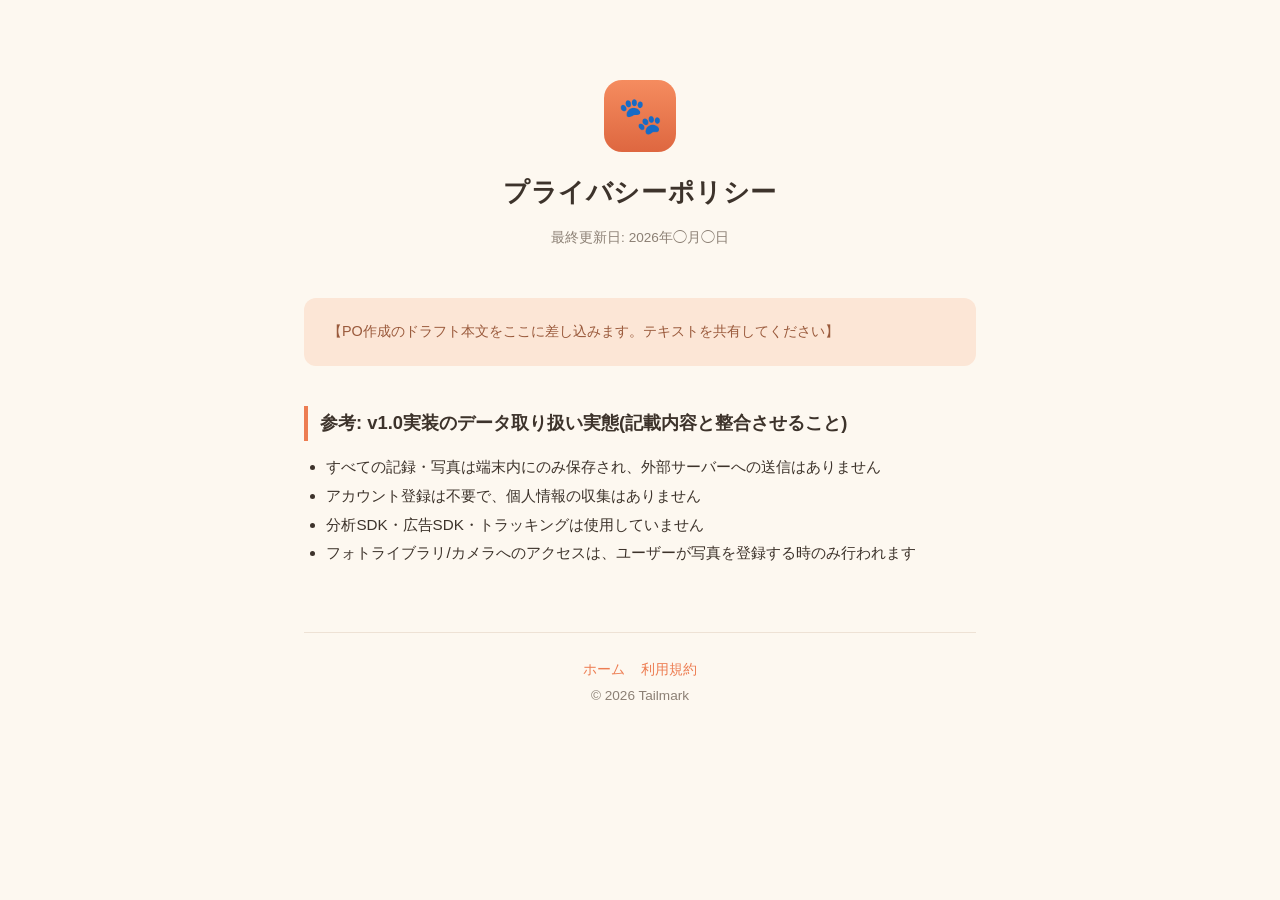
==== privacy/index.html @ 9957afef "Tailmark公式サイト初版: ランディング + プラポリ/利用規約プレースホルダ Co-Authored-By: Claude Fable 5 <noreply@anthropic.com>" ====
<!DOCTYPE html>
<html lang="ja">
<head>
  <meta charset="UTF-8">
  <meta name="viewport" content="width=device-width, initial-scale=1.0">
  <title>プライバシーポリシー | Tailmark</title>
  <link rel="stylesheet" href="/style.css">
</head>
<body>
  <div class="container">
    <header>
      <div class="logo">🐾</div>
      <h1>プライバシーポリシー</h1>
      <p class="updated">最終更新日: 2026年◯月◯日</p>
    </header>
    <main>
      <div class="placeholder">
        【PO作成のドラフト本文をここに差し込みます。テキストを共有してください】
      </div>

      <h2>参考: v1.0実装のデータ取り扱い実態(記載内容と整合させること)</h2>
      <ul>
        <li>すべての記録・写真は端末内にのみ保存され、外部サーバーへの送信はありません</li>
        <li>アカウント登録は不要で、個人情報の収集はありません</li>
        <li>分析SDK・広告SDK・トラッキングは使用していません</li>
        <li>フォトライブラリ/カメラへのアクセスは、ユーザーが写真を登録する時のみ行われます</li>
      </ul>
    </main>
    <footer>
      <a href="/">ホーム</a><a href="/terms/">利用規約</a>
      <p>© 2026 Tailmark</p>
    </footer>
  </div>
</body>
</html>
---- style.css ----
:root {
  --accent: #ed7d52;
  --accent-soft: #fce6d6;
  --bg: #fdf8f0;
  --card: #ffffff;
  --text: #3d332b;
  --text-secondary: #8c8075;
}
* { margin: 0; padding: 0; box-sizing: border-box; }
body {
  font-family: -apple-system, BlinkMacSystemFont, "Hiragino Sans", "Yu Gothic", sans-serif;
  background: var(--bg);
  color: var(--text);
  line-height: 1.9;
}
.container { max-width: 720px; margin: 0 auto; padding: 48px 24px 96px; }
header { text-align: center; padding: 32px 0 48px; }
.logo {
  width: 72px; height: 72px; border-radius: 18px;
  background: linear-gradient(180deg, #f58c5f, #de6740);
  display: inline-flex; align-items: center; justify-content: center;
  font-size: 36px; margin-bottom: 16px;
}
h1 { font-size: 1.6rem; letter-spacing: 0.02em; }
.tagline { color: var(--accent); font-weight: 600; margin-top: 4px; }
main h2 {
  font-size: 1.15rem; margin: 40px 0 12px;
  padding-left: 12px; border-left: 4px solid var(--accent);
}
main p, main li { color: var(--text); font-size: 0.95rem; }
main ul { padding-left: 1.4em; }
.updated { color: var(--text-secondary); font-size: 0.85rem; margin-top: 8px; }
.placeholder {
  background: var(--accent-soft); border-radius: 12px; padding: 20px 24px;
  color: #9a5a3c; font-size: 0.9rem;
}
footer {
  margin-top: 64px; padding-top: 24px; border-top: 1px solid #eee2d5;
  color: var(--text-secondary); font-size: 0.85rem; text-align: center;
}
footer a { color: var(--accent); text-decoration: none; margin: 0 8px; }
.links { margin-top: 32px; }
.links a {
  display: inline-block; background: var(--card); border-radius: 999px;
  padding: 10px 24px; margin: 6px; color: var(--text); text-decoration: none;
  box-shadow: 0 2px 8px rgba(61, 51, 43, 0.08); font-size: 0.9rem;
}
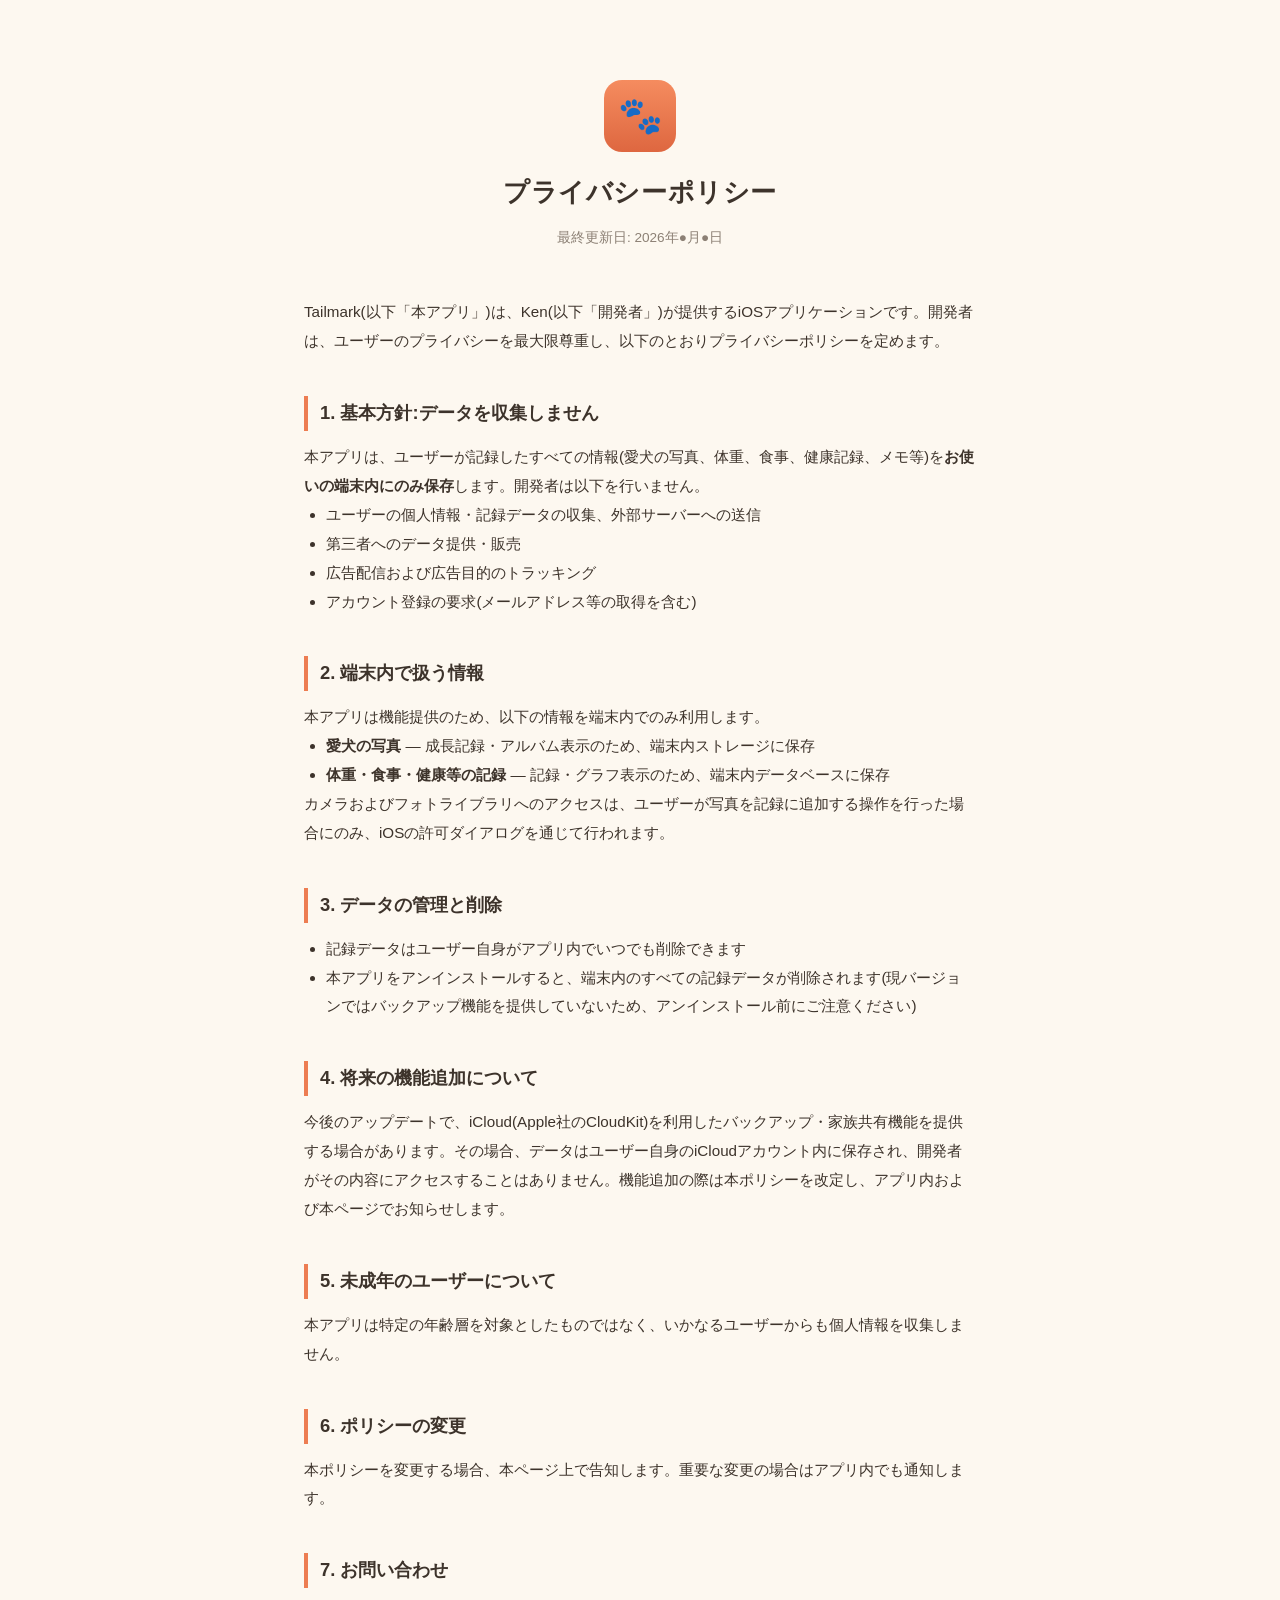
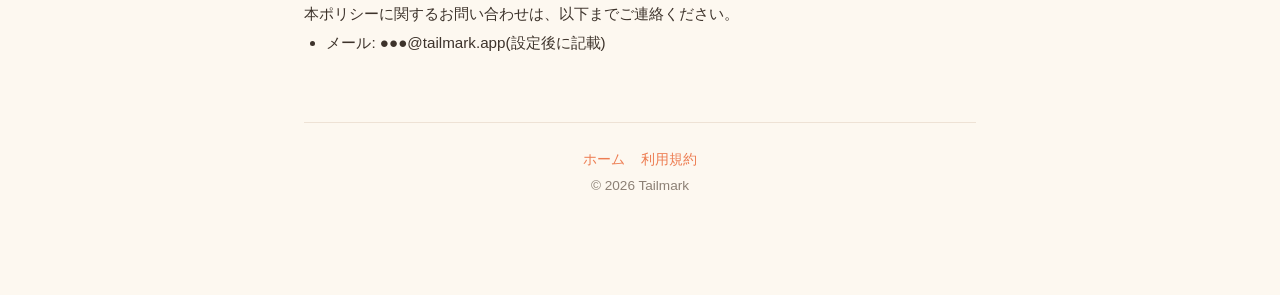
==== commit 2babce22: "プラポリ/利用規約のドラフトv0.9本文を掲載 Co-Authored-By: Claude Fable 5 <noreply@anthropic.com>" ====
--- a/privacy/index.html
+++ b/privacy/index.html
@@ -11,19 +11,47 @@
     <header>
       <div class="logo">🐾</div>
       <h1>プライバシーポリシー</h1>
-      <p class="updated">最終更新日: 2026年◯月◯日</p>
+      <p class="updated">最終更新日: 2026年●月●日</p>
     </header>
     <main>
-      <div class="placeholder">
-        【PO作成のドラフト本文をここに差し込みます。テキストを共有してください】
-      </div>
+      <p>Tailmark(以下「本アプリ」)は、Ken(以下「開発者」)が提供するiOSアプリケーションです。開発者は、ユーザーのプライバシーを最大限尊重し、以下のとおりプライバシーポリシーを定めます。</p>
 
-      <h2>参考: v1.0実装のデータ取り扱い実態(記載内容と整合させること)</h2>
+      <h2>1. 基本方針:データを収集しません</h2>
+      <p>本アプリは、ユーザーが記録したすべての情報(愛犬の写真、体重、食事、健康記録、メモ等)を<strong>お使いの端末内にのみ保存</strong>します。開発者は以下を行いません。</p>
       <ul>
-        <li>すべての記録・写真は端末内にのみ保存され、外部サーバーへの送信はありません</li>
-        <li>アカウント登録は不要で、個人情報の収集はありません</li>
-        <li>分析SDK・広告SDK・トラッキングは使用していません</li>
-        <li>フォトライブラリ/カメラへのアクセスは、ユーザーが写真を登録する時のみ行われます</li>
+        <li>ユーザーの個人情報・記録データの収集、外部サーバーへの送信</li>
+        <li>第三者へのデータ提供・販売</li>
+        <li>広告配信および広告目的のトラッキング</li>
+        <li>アカウント登録の要求(メールアドレス等の取得を含む)</li>
+      </ul>
+
+      <h2>2. 端末内で扱う情報</h2>
+      <p>本アプリは機能提供のため、以下の情報を端末内でのみ利用します。</p>
+      <ul>
+        <li><strong>愛犬の写真</strong> — 成長記録・アルバム表示のため、端末内ストレージに保存</li>
+        <li><strong>体重・食事・健康等の記録</strong> — 記録・グラフ表示のため、端末内データベースに保存</li>
+      </ul>
+      <p>カメラおよびフォトライブラリへのアクセスは、ユーザーが写真を記録に追加する操作を行った場合にのみ、iOSの許可ダイアログを通じて行われます。</p>
+
+      <h2>3. データの管理と削除</h2>
+      <ul>
+        <li>記録データはユーザー自身がアプリ内でいつでも削除できます</li>
+        <li>本アプリをアンインストールすると、端末内のすべての記録データが削除されます(現バージョンではバックアップ機能を提供していないため、アンインストール前にご注意ください)</li>
+      </ul>
+
+      <h2>4. 将来の機能追加について</h2>
+      <p>今後のアップデートで、iCloud(Apple社のCloudKit)を利用したバックアップ・家族共有機能を提供する場合があります。その場合、データはユーザー自身のiCloudアカウント内に保存され、開発者がその内容にアクセスすることはありません。機能追加の際は本ポリシーを改定し、アプリ内および本ページでお知らせします。</p>
+
+      <h2>5. 未成年のユーザーについて</h2>
+      <p>本アプリは特定の年齢層を対象としたものではなく、いかなるユーザーからも個人情報を収集しません。</p>
+
+      <h2>6. ポリシーの変更</h2>
+      <p>本ポリシーを変更する場合、本ページ上で告知します。重要な変更の場合はアプリ内でも通知します。</p>
+
+      <h2>7. お問い合わせ</h2>
+      <p>本ポリシーに関するお問い合わせは、以下までご連絡ください。</p>
+      <ul>
+        <li>メール: ●●●@tailmark.app(設定後に記載)</li>
       </ul>
     </main>
     <footer>
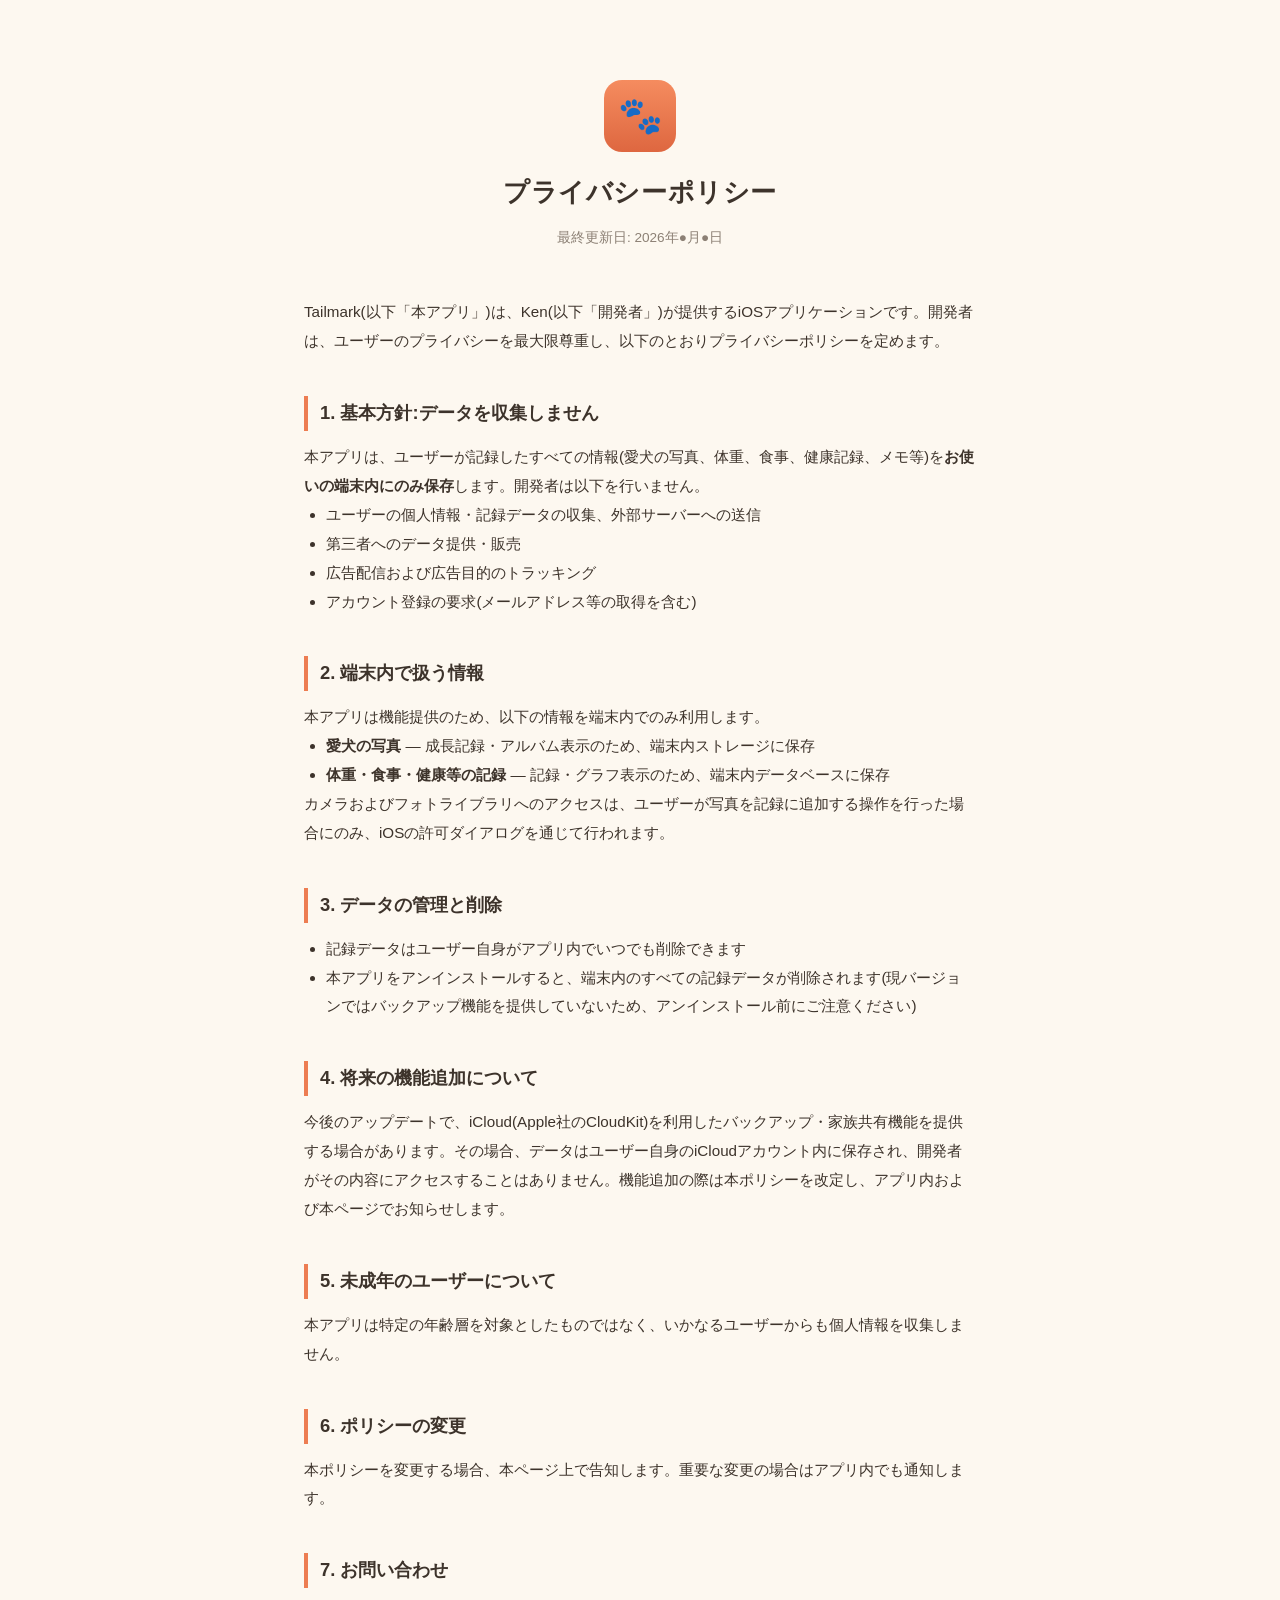
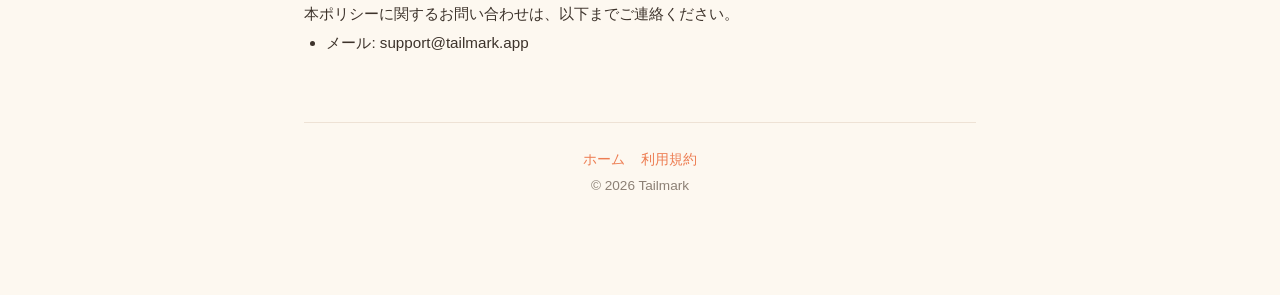
==== commit e96d316a: "問い合わせ先を support@tailmark.app に確定 Co-Authored-By: Claude Fable 5 <noreply@anthropic.com>" ====
--- a/privacy/index.html
+++ b/privacy/index.html
@@ -51,7 +51,7 @@
       <h2>7. お問い合わせ</h2>
       <p>本ポリシーに関するお問い合わせは、以下までご連絡ください。</p>
       <ul>
-        <li>メール: ●●●@tailmark.app(設定後に記載)</li>
+        <li>メール: support@tailmark.app</li>
       </ul>
     </main>
     <footer>
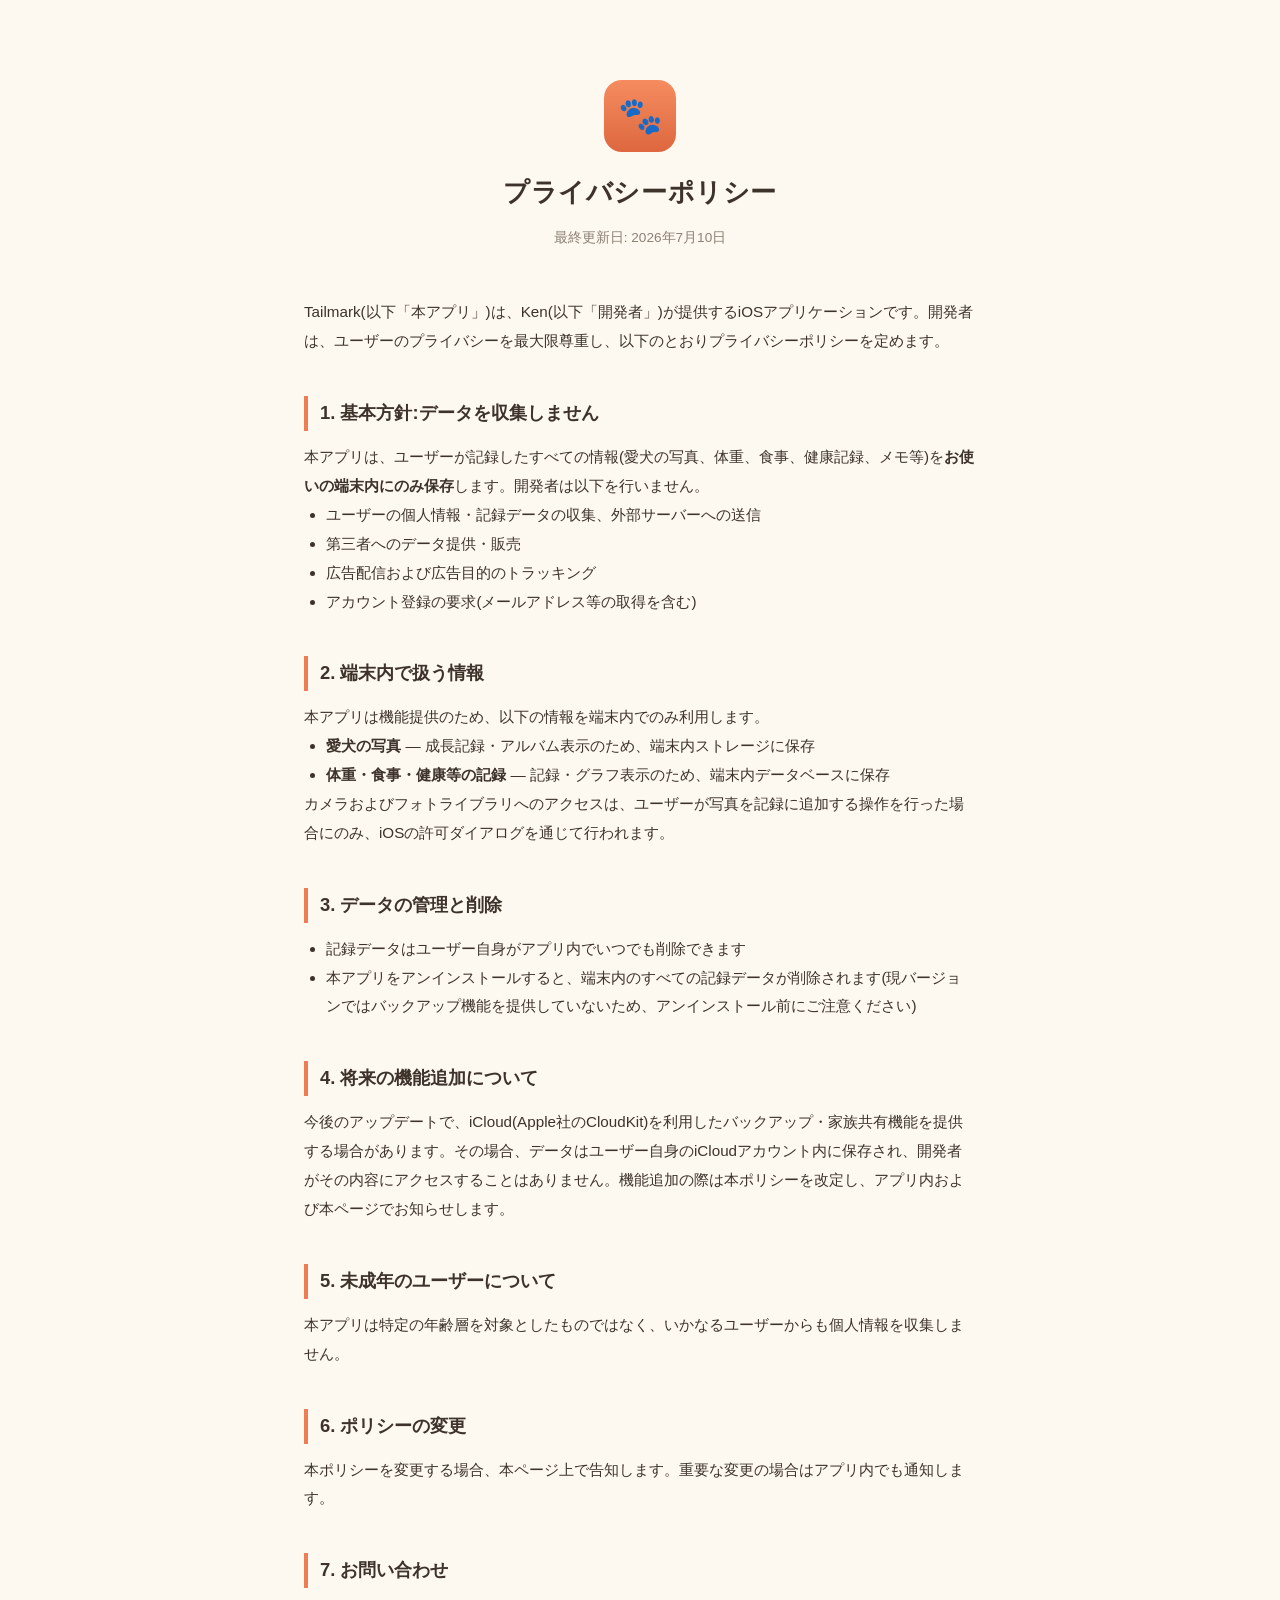
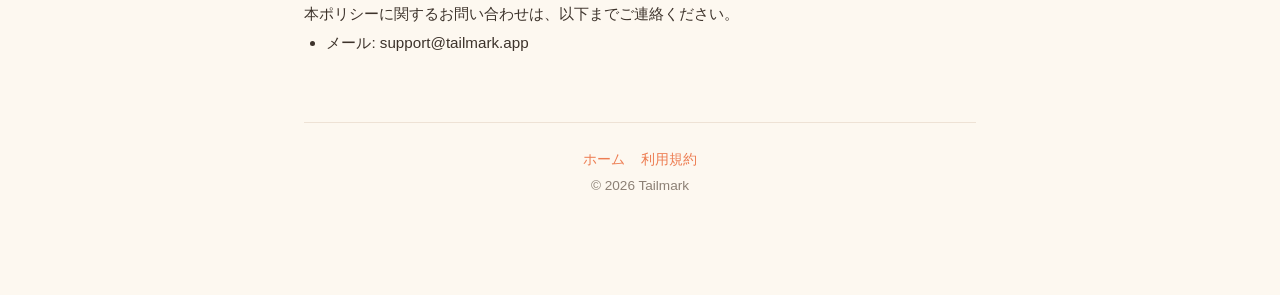
==== commit 61a72df7: "最終更新日を2026年7月10日に確定(審査提出日) Co-Authored-By: Claude Fable 5 <noreply@anthropic.com>" ====
--- a/privacy/index.html
+++ b/privacy/index.html
@@ -11,7 +11,7 @@
     <header>
       <div class="logo">🐾</div>
       <h1>プライバシーポリシー</h1>
-      <p class="updated">最終更新日: 2026年●月●日</p>
+      <p class="updated">最終更新日: 2026年7月10日</p>
     </header>
     <main>
       <p>Tailmark(以下「本アプリ」)は、Ken(以下「開発者」)が提供するiOSアプリケーションです。開発者は、ユーザーのプライバシーを最大限尊重し、以下のとおりプライバシーポリシーを定めます。</p>
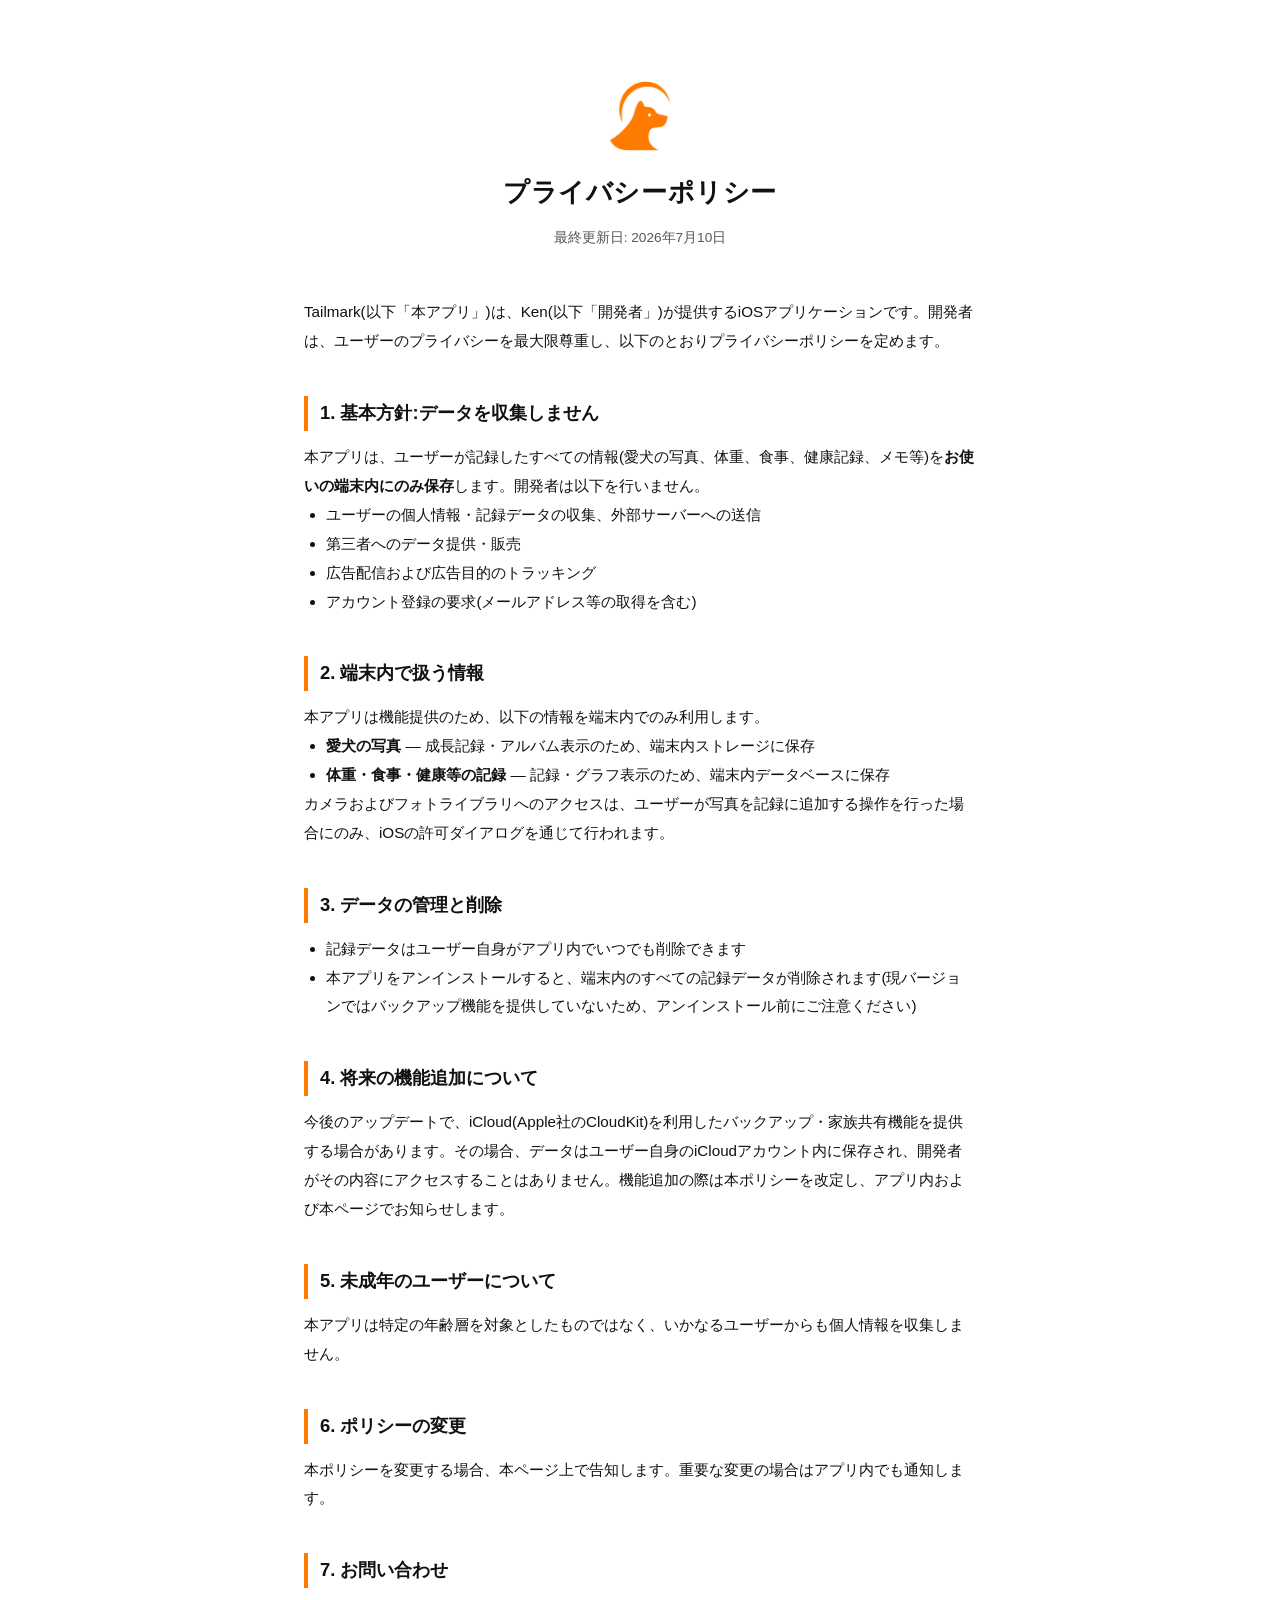
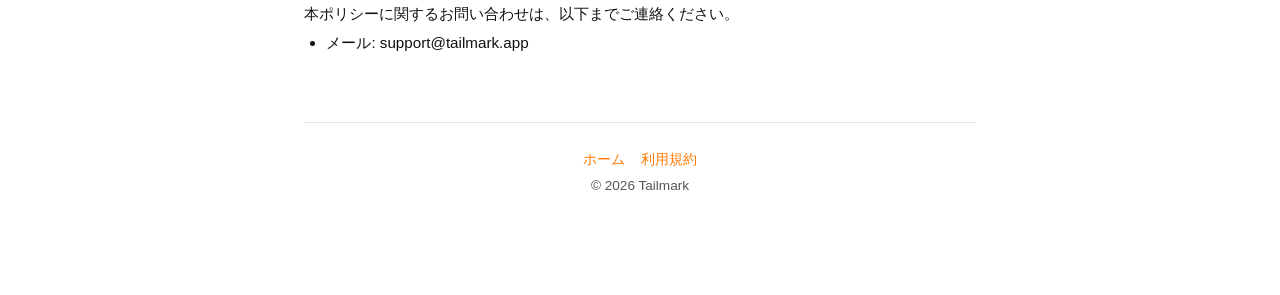
==== commit 9fa3846b: "公式サイト全面刷新: 正式ブランドロゴ・#FF7A00採用 - LP刷新: ヒーロー(ブランドマーク+実機スクショのフォンモック)、犬の一言、   機能6項目、家族共有バンド、プライバシーステートメン" ====
--- a/privacy/index.html
+++ b/privacy/index.html
@@ -5,11 +5,13 @@
   <meta name="viewport" content="width=device-width, initial-scale=1.0">
   <title>プライバシーポリシー | Tailmark</title>
   <link rel="stylesheet" href="/style.css">
+  <link rel="icon" type="image/png" sizes="32x32" href="/assets/favicon-32.png">
+  <link rel="apple-touch-icon" href="/assets/apple-touch-icon.png">
 </head>
 <body>
   <div class="container">
     <header>
-      <div class="logo">🐾</div>
+      <div class="logo"><img src="/assets/brandmark.png" alt="Tailmark"></div>
       <h1>プライバシーポリシー</h1>
       <p class="updated">最終更新日: 2026年7月10日</p>
     </header>
--- a/style.css
+++ b/style.css
@@ -1,10 +1,22 @@
+/* Tailmark 法務ページ共通スタイル(ブランド: docs/brand — #FF7A00 / White / Charcoal) */
 :root {
-  --accent: #ed7d52;
-  --accent-soft: #fce6d6;
-  --bg: #fdf8f0;
-  --card: #ffffff;
-  --text: #3d332b;
-  --text-secondary: #8c8075;
+  --accent: #FF7A00;
+  --accent-soft: #FFE5CC;
+  --bg: #ffffff;
+  --card: #f6f6f4;
+  --text: #111111;
+  --text-secondary: #55555c;
+  --hairline: rgba(17, 17, 17, 0.1);
+}
+@media (prefers-color-scheme: dark) {
+  :root {
+    --accent-soft: #3a2410;
+    --bg: #111111;
+    --card: #1d1d20;
+    --text: #f4f4f2;
+    --text-secondary: #a4a4ac;
+    --hairline: rgba(255, 255, 255, 0.12);
+  }
 }
 * { margin: 0; padding: 0; box-sizing: border-box; }
 body {
@@ -12,36 +24,38 @@
   background: var(--bg);
   color: var(--text);
   line-height: 1.9;
+  -webkit-font-smoothing: antialiased;
 }
 .container { max-width: 720px; margin: 0 auto; padding: 48px 24px 96px; }
 header { text-align: center; padding: 32px 0 48px; }
 .logo {
-  width: 72px; height: 72px; border-radius: 18px;
-  background: linear-gradient(180deg, #f58c5f, #de6740);
-  display: inline-flex; align-items: center; justify-content: center;
-  font-size: 36px; margin-bottom: 16px;
+  width: 72px; height: 72px; margin: 0 auto 16px;
+  display: flex; align-items: center; justify-content: center;
+  font-size: 36px;
 }
-h1 { font-size: 1.6rem; letter-spacing: 0.02em; }
-.tagline { color: var(--accent); font-weight: 600; margin-top: 4px; }
+.logo img { width: 100%; height: 100%; object-fit: contain; }
+h1 { font-size: 1.6rem; letter-spacing: 0.02em; font-weight: 800; }
+.tagline { color: var(--accent); font-weight: 700; margin-top: 4px; }
 main h2 {
-  font-size: 1.15rem; margin: 40px 0 12px;
+  font-size: 1.15rem; margin: 40px 0 12px; font-weight: 800;
   padding-left: 12px; border-left: 4px solid var(--accent);
 }
 main p, main li { color: var(--text); font-size: 0.95rem; }
 main ul { padding-left: 1.4em; }
+main a { color: var(--accent); }
 .updated { color: var(--text-secondary); font-size: 0.85rem; margin-top: 8px; }
 .placeholder {
   background: var(--accent-soft); border-radius: 12px; padding: 20px 24px;
-  color: #9a5a3c; font-size: 0.9rem;
+  color: var(--accent); font-size: 0.9rem;
 }
 footer {
-  margin-top: 64px; padding-top: 24px; border-top: 1px solid #eee2d5;
+  margin-top: 64px; padding-top: 24px; border-top: 1px solid var(--hairline);
   color: var(--text-secondary); font-size: 0.85rem; text-align: center;
 }
 footer a { color: var(--accent); text-decoration: none; margin: 0 8px; }
 .links { margin-top: 32px; }
 .links a {
-  display: inline-block; background: var(--card); border-radius: 999px;
+  display: inline-block; background: var(--card); border-radius: 12px;
   padding: 10px 24px; margin: 6px; color: var(--text); text-decoration: none;
-  box-shadow: 0 2px 8px rgba(61, 51, 43, 0.08); font-size: 0.9rem;
+  border: 1px solid var(--hairline); font-size: 0.9rem;
 }
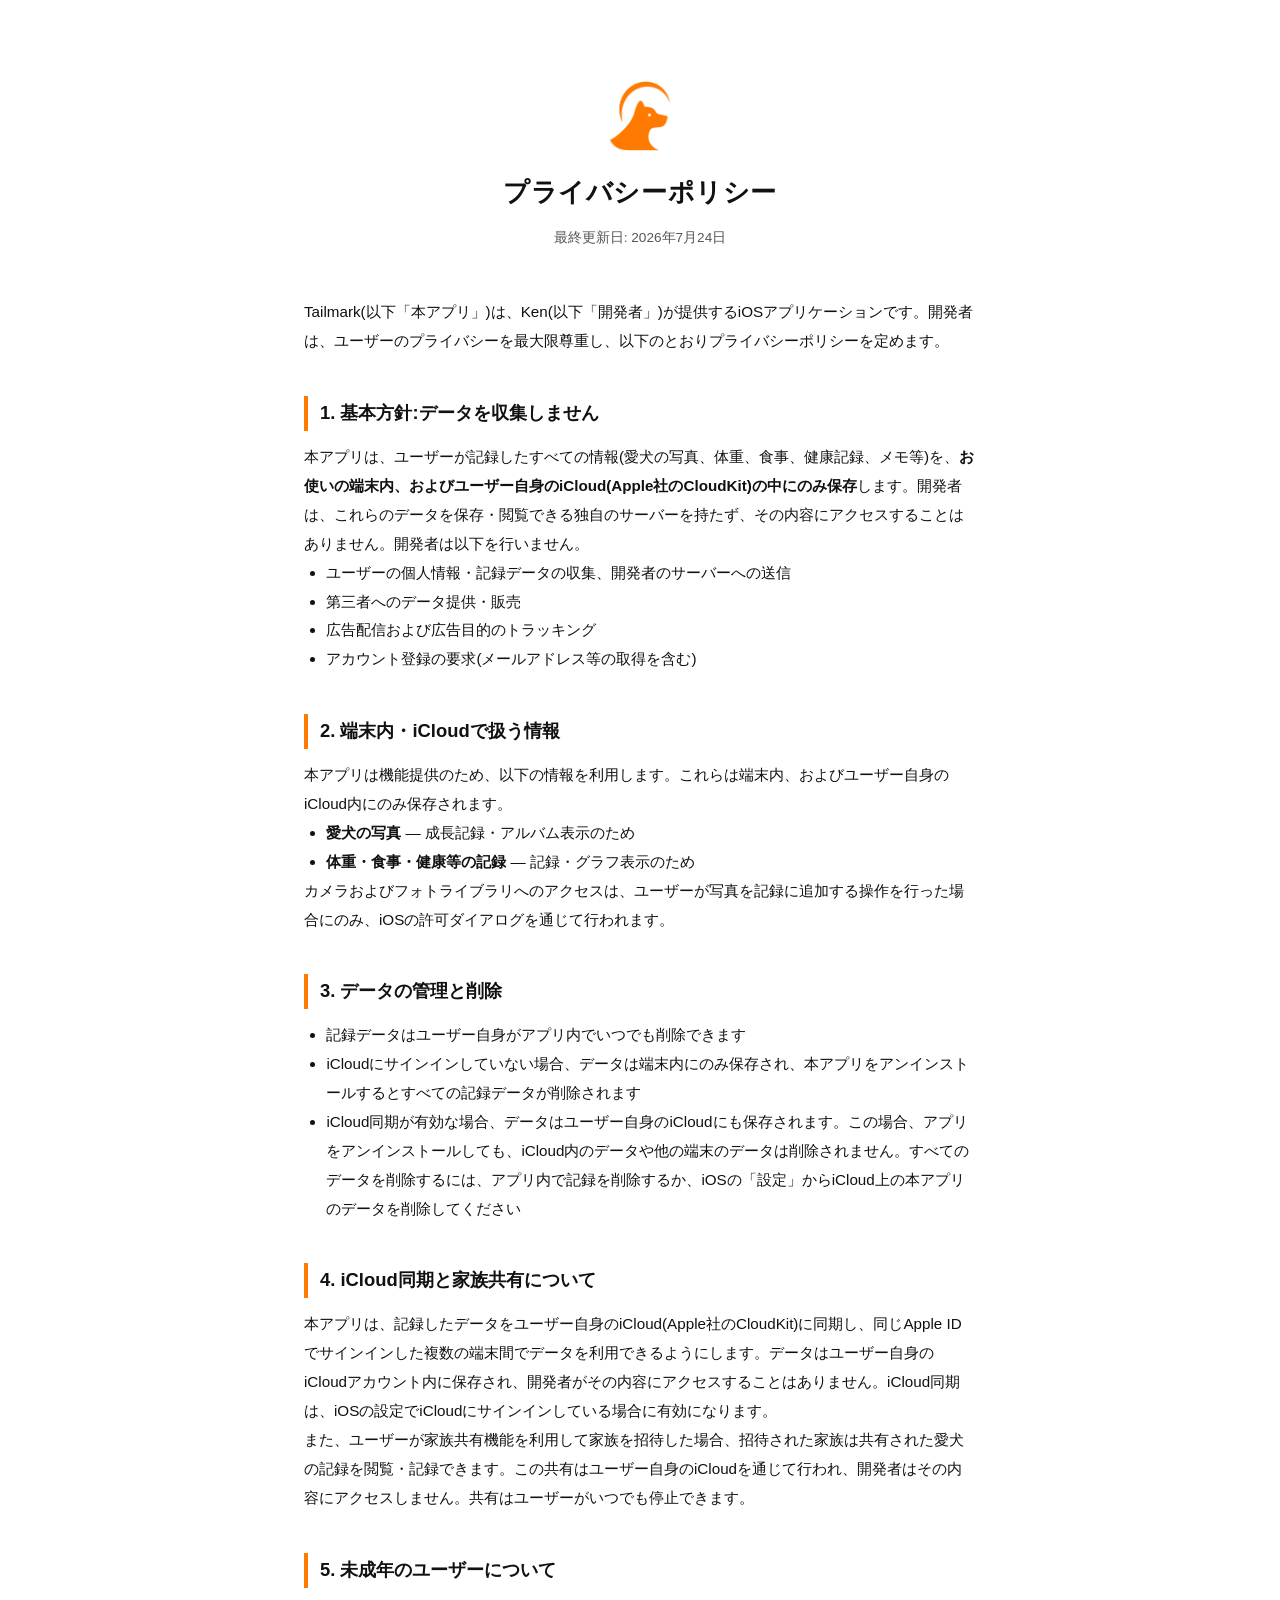
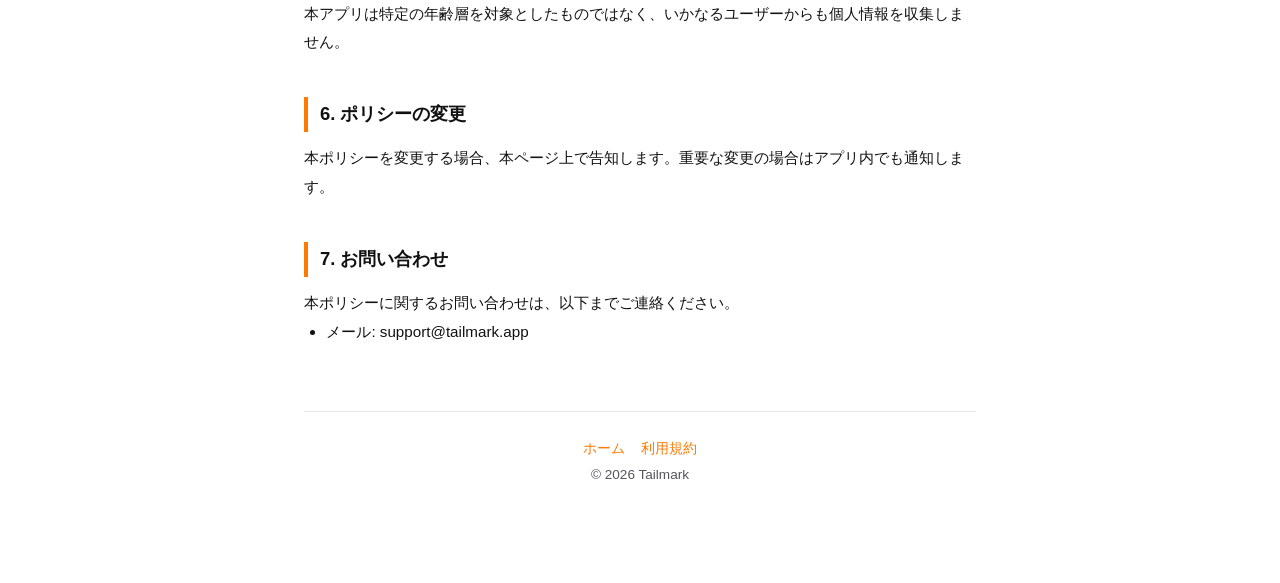
==== commit 6ac066e7: "公開: LPを「公開中」化しApp Storeへ導線・プラポリ/規約を現行機能に更新 - LP: hero/closingのCTAをApp Store(id6789440256)リンクに変更、「公開準" ====
--- a/privacy/index.html
+++ b/privacy/index.html
@@ -13,36 +13,38 @@
     <header>
       <div class="logo"><img src="/assets/brandmark.png" alt="Tailmark"></div>
       <h1>プライバシーポリシー</h1>
-      <p class="updated">最終更新日: 2026年7月10日</p>
+      <p class="updated">最終更新日: 2026年7月24日</p>
     </header>
     <main>
       <p>Tailmark(以下「本アプリ」)は、Ken(以下「開発者」)が提供するiOSアプリケーションです。開発者は、ユーザーのプライバシーを最大限尊重し、以下のとおりプライバシーポリシーを定めます。</p>
 
       <h2>1. 基本方針:データを収集しません</h2>
-      <p>本アプリは、ユーザーが記録したすべての情報(愛犬の写真、体重、食事、健康記録、メモ等)を<strong>お使いの端末内にのみ保存</strong>します。開発者は以下を行いません。</p>
+      <p>本アプリは、ユーザーが記録したすべての情報(愛犬の写真、体重、食事、健康記録、メモ等)を、<strong>お使いの端末内、およびユーザー自身のiCloud(Apple社のCloudKit)の中にのみ保存</strong>します。開発者は、これらのデータを保存・閲覧できる独自のサーバーを持たず、その内容にアクセスすることはありません。開発者は以下を行いません。</p>
       <ul>
-        <li>ユーザーの個人情報・記録データの収集、外部サーバーへの送信</li>
+        <li>ユーザーの個人情報・記録データの収集、開発者のサーバーへの送信</li>
         <li>第三者へのデータ提供・販売</li>
         <li>広告配信および広告目的のトラッキング</li>
         <li>アカウント登録の要求(メールアドレス等の取得を含む)</li>
       </ul>
 
-      <h2>2. 端末内で扱う情報</h2>
-      <p>本アプリは機能提供のため、以下の情報を端末内でのみ利用します。</p>
+      <h2>2. 端末内・iCloudで扱う情報</h2>
+      <p>本アプリは機能提供のため、以下の情報を利用します。これらは端末内、およびユーザー自身のiCloud内にのみ保存されます。</p>
       <ul>
-        <li><strong>愛犬の写真</strong> — 成長記録・アルバム表示のため、端末内ストレージに保存</li>
-        <li><strong>体重・食事・健康等の記録</strong> — 記録・グラフ表示のため、端末内データベースに保存</li>
+        <li><strong>愛犬の写真</strong> — 成長記録・アルバム表示のため</li>
+        <li><strong>体重・食事・健康等の記録</strong> — 記録・グラフ表示のため</li>
       </ul>
       <p>カメラおよびフォトライブラリへのアクセスは、ユーザーが写真を記録に追加する操作を行った場合にのみ、iOSの許可ダイアログを通じて行われます。</p>
 
       <h2>3. データの管理と削除</h2>
       <ul>
         <li>記録データはユーザー自身がアプリ内でいつでも削除できます</li>
-        <li>本アプリをアンインストールすると、端末内のすべての記録データが削除されます(現バージョンではバックアップ機能を提供していないため、アンインストール前にご注意ください)</li>
+        <li>iCloudにサインインしていない場合、データは端末内にのみ保存され、本アプリをアンインストールするとすべての記録データが削除されます</li>
+        <li>iCloud同期が有効な場合、データはユーザー自身のiCloudにも保存されます。この場合、アプリをアンインストールしても、iCloud内のデータや他の端末のデータは削除されません。すべてのデータを削除するには、アプリ内で記録を削除するか、iOSの「設定」からiCloud上の本アプリのデータを削除してください</li>
       </ul>
 
-      <h2>4. 将来の機能追加について</h2>
-      <p>今後のアップデートで、iCloud(Apple社のCloudKit)を利用したバックアップ・家族共有機能を提供する場合があります。その場合、データはユーザー自身のiCloudアカウント内に保存され、開発者がその内容にアクセスすることはありません。機能追加の際は本ポリシーを改定し、アプリ内および本ページでお知らせします。</p>
+      <h2>4. iCloud同期と家族共有について</h2>
+      <p>本アプリは、記録したデータをユーザー自身のiCloud(Apple社のCloudKit)に同期し、同じApple IDでサインインした複数の端末間でデータを利用できるようにします。データはユーザー自身のiCloudアカウント内に保存され、開発者がその内容にアクセスすることはありません。iCloud同期は、iOSの設定でiCloudにサインインしている場合に有効になります。</p>
+      <p>また、ユーザーが家族共有機能を利用して家族を招待した場合、招待された家族は共有された愛犬の記録を閲覧・記録できます。この共有はユーザー自身のiCloudを通じて行われ、開発者はその内容にアクセスしません。共有はユーザーがいつでも停止できます。</p>
 
       <h2>5. 未成年のユーザーについて</h2>
       <p>本アプリは特定の年齢層を対象としたものではなく、いかなるユーザーからも個人情報を収集しません。</p>
